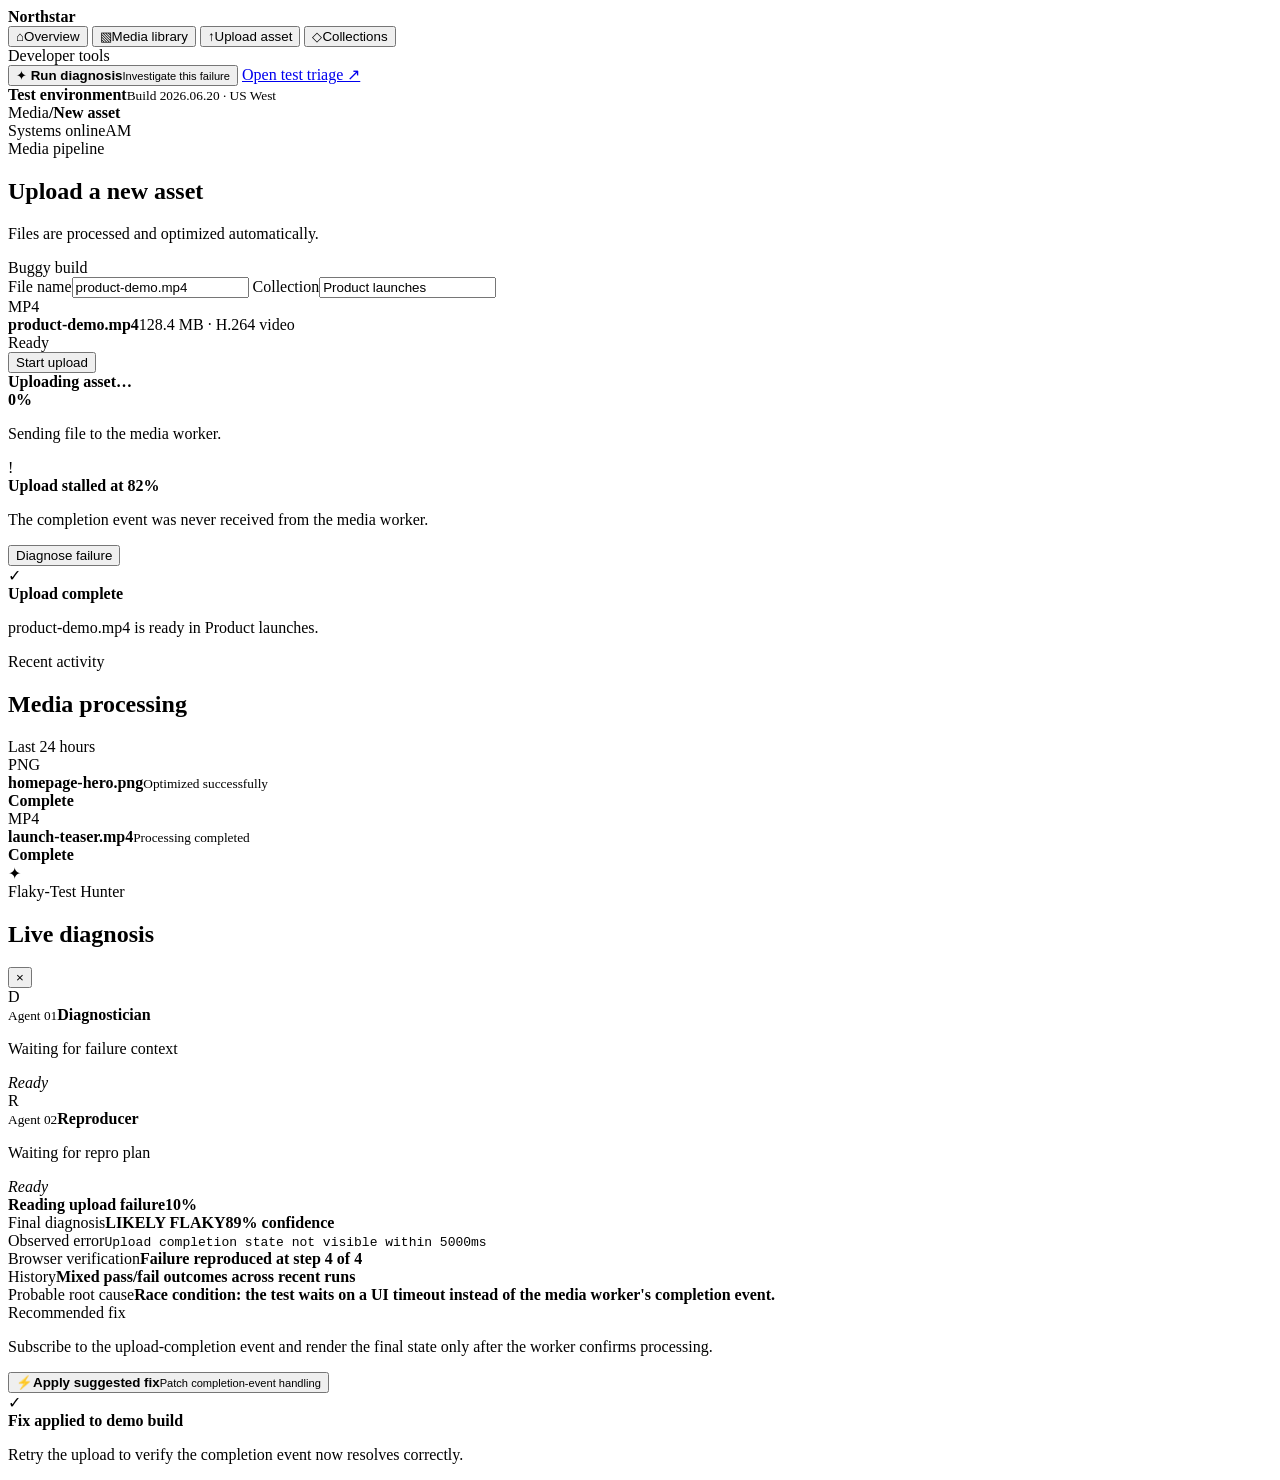
==== ui/northstar.html @ 81def5de "Add integrated diagnose fix and verify demo" ====
<!doctype html>
<html lang="en">
  <head>
    <meta charset="UTF-8" />
    <meta name="viewport" content="width=device-width, initial-scale=1.0" />
    <title>Northstar · Upload diagnostics</title>
    <link rel="preconnect" href="https://fonts.googleapis.com" />
    <link rel="preconnect" href="https://fonts.gstatic.com" crossorigin />
    <link href="https://fonts.googleapis.com/css2?family=DM+Mono:wght@400;500&family=Manrope:wght@400;500;600;700;800&display=swap" rel="stylesheet" />
    <link rel="stylesheet" href="/northstar.css" />
  </head>
  <body>
    <aside class="sidebar">
      <div class="brand"><span class="brand-mark"></span><strong>Northstar</strong></div>
      <nav>
        <button><span>⌂</span>Overview</button>
        <button><span>▧</span>Media library</button>
        <button class="active"><span>↑</span>Upload asset</button>
        <button><span>◇</span>Collections</button>
      </nav>
      <div class="diagnosis-nav">
        <div class="nav-label">Developer tools</div>
        <button id="diagnoseButton" class="diagnose-button">
          <span class="agent-symbol">✦</span>
          <span><strong>Run diagnosis</strong><small>Investigate this failure</small></span>
          <i id="failureDot"></i>
        </button>
        <a href="/triage.html">Open test triage ↗</a>
      </div>
      <div class="environment"><span></span><div><strong>Test environment</strong><small>Build 2026.06.20 · US West</small></div></div>
    </aside>

    <main>
      <header>
        <div><span>Media</span><b>/</b><strong>New asset</strong></div>
        <div class="header-right"><span class="system-online"><i></i>Systems online</span><span class="avatar">AM</span></div>
      </header>

      <section class="workspace">
        <div class="page-title">
          <div><span class="eyebrow">Media pipeline</span><h1>Upload a new asset</h1><p>Files are processed and optimized automatically.</p></div>
          <span class="build-pill" id="buildPill">Buggy build</span>
        </div>

        <article class="upload-card">
          <div class="upload-grid">
            <label>File name<input id="filename" value="product-demo.mp4" /></label>
            <label>Collection<input value="Product launches" /></label>
          </div>
          <div class="drop-zone">
            <div class="file-icon">MP4</div>
            <div><strong>product-demo.mp4</strong><span>128.4 MB · H.264 video</span></div>
            <span class="ready">Ready</span>
          </div>
          <button id="uploadButton" class="primary-button">Start upload</button>

          <div class="upload-state hidden" id="uploadState">
            <div class="upload-state-head"><div><span class="spinner" id="stateIcon"></span><strong id="uploadTitle">Uploading asset…</strong></div><b id="percentText">0%</b></div>
            <div class="progress-track"><span id="progressBar"></span></div>
            <p id="uploadDetail">Sending file to the media worker.</p>
          </div>

          <div class="error-state hidden" id="errorState">
            <span class="error-icon">!</span>
            <div><strong>Upload stalled at 82%</strong><p>The completion event was never received from the media worker.</p></div>
            <button id="errorDiagnose">Diagnose failure</button>
          </div>

          <div class="success-state hidden" id="successState">
            <span>✓</span><div><strong id="upload-complete">Upload complete</strong><p>product-demo.mp4 is ready in Product launches.</p></div>
          </div>
        </article>

        <section class="activity">
          <div class="section-heading"><div><span class="eyebrow">Recent activity</span><h2>Media processing</h2></div><span>Last 24 hours</span></div>
          <div class="activity-row"><span class="file-chip">PNG</span><div><strong>homepage-hero.png</strong><small>Optimized successfully</small></div><b class="success-text">Complete</b></div>
          <div class="activity-row"><span class="file-chip video">MP4</span><div><strong>launch-teaser.mp4</strong><small>Processing completed</small></div><b class="success-text">Complete</b></div>
        </section>
      </section>
    </main>

    <div class="diagnosis-overlay hidden" id="diagnosisOverlay">
      <section class="diagnosis-panel">
        <div class="panel-header"><div><span class="agent-symbol">✦</span><div><span class="eyebrow">Flaky-Test Hunter</span><h2>Live diagnosis</h2></div></div><button id="closeDiagnosis">×</button></div>

        <div class="agent-flow">
          <article id="diagnosticianAgent"><span class="agent-avatar purple">D</span><div><small>Agent 01</small><strong>Diagnostician</strong><p>Waiting for failure context</p></div><i>Ready</i></article>
          <span class="flow-line"></span>
          <article id="reproducerAgent"><span class="agent-avatar green">R</span><div><small>Agent 02</small><strong>Reproducer</strong><p>Waiting for repro plan</p></div><i>Ready</i></article>
        </div>

        <div class="diagnosis-progress" id="diagnosisProgress">
          <div><span class="pulse"></span><strong id="diagnosisStep">Reading upload failure</strong><b id="diagnosisPercent">10%</b></div>
          <div class="diagnosis-track"><span id="diagnosisBar"></span></div>
        </div>

        <div class="report hidden" id="report">
          <div class="report-top"><span>Final diagnosis</span><strong id="classification">LIKELY FLAKY</strong><b id="confidence">89% confidence</b></div>
          <div class="evidence">
            <div><span>Observed error</span><code>Upload completion state not visible within 5000ms</code></div>
            <div><span>Browser verification</span><strong id="browserEvidence">Failure reproduced at step 4 of 4</strong></div>
            <div><span>History</span><strong>Mixed pass/fail outcomes across recent runs</strong></div>
          </div>
          <div class="root-cause"><span>Probable root cause</span><strong>Race condition: the test waits on a UI timeout instead of the media worker's completion event.</strong></div>
          <div class="recommendation"><span>Recommended fix</span><p>Subscribe to the upload-completion event and render the final state only after the worker confirms processing.</p></div>
          <button id="applyFix" class="fix-button"><span>⚡</span><span><strong>Apply suggested fix</strong><small>Patch completion-event handling</small></span></button>
        </div>

        <div class="fix-result hidden" id="fixResult">
          <span>✓</span><div><strong>Fix applied to demo build</strong><p>Retry the upload to verify the completion event now resolves correctly.</p></div>
        </div>
      </section>
    </div>

    <script src="/northstar.js"></script>
  </body>
</html>
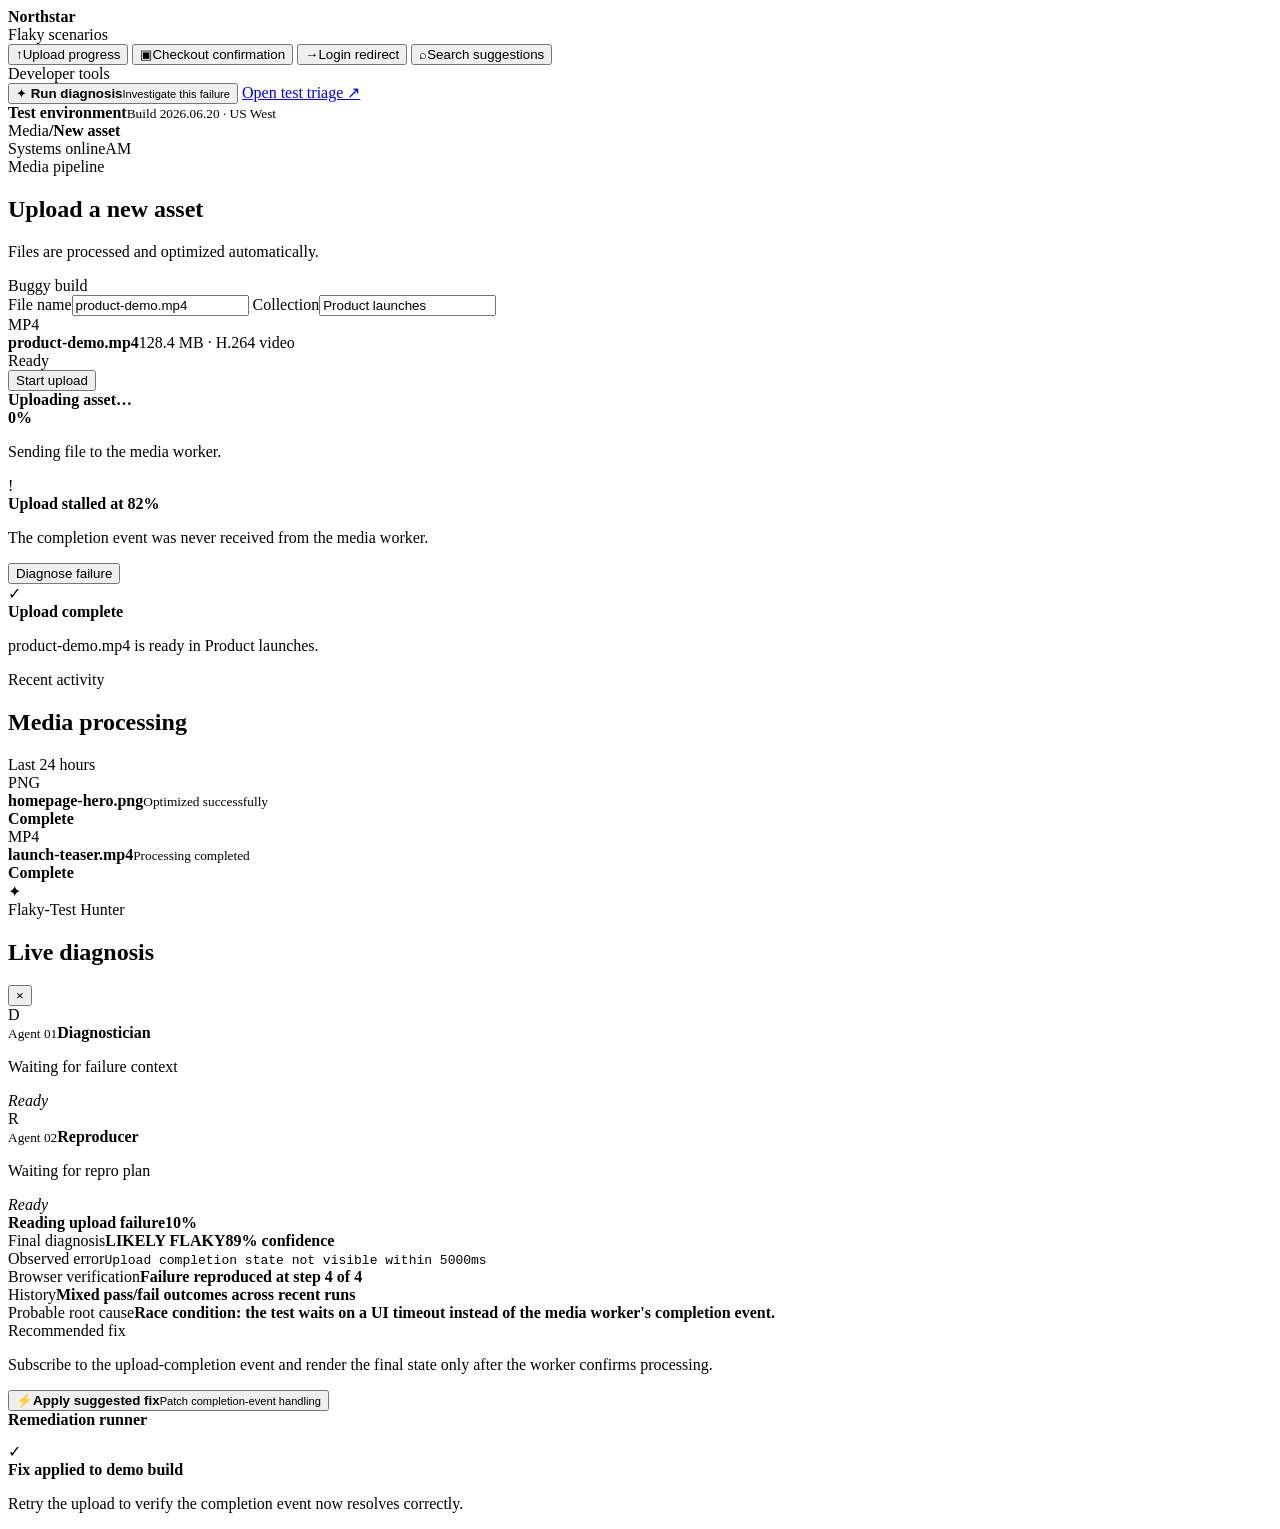
==== commit 3f32a8a0: "Add multi-scenario remediation workflows" ====
--- a/ui/northstar.html
+++ b/ui/northstar.html
@@ -8,15 +8,17 @@
     <link rel="preconnect" href="https://fonts.gstatic.com" crossorigin />
     <link href="https://fonts.googleapis.com/css2?family=DM+Mono:wght@400;500&family=Manrope:wght@400;500;600;700;800&display=swap" rel="stylesheet" />
     <link rel="stylesheet" href="/northstar.css" />
+    <link rel="stylesheet" href="/northstar-extra.css" />
   </head>
   <body>
     <aside class="sidebar">
       <div class="brand"><span class="brand-mark"></span><strong>Northstar</strong></div>
       <nav>
-        <button><span>⌂</span>Overview</button>
-        <button><span>▧</span>Media library</button>
-        <button class="active"><span>↑</span>Upload asset</button>
-        <button><span>◇</span>Collections</button>
+        <div class="nav-label">Flaky scenarios</div>
+        <button class="scenario-nav active" data-scenario="upload-progress"><span>↑</span>Upload progress</button>
+        <button class="scenario-nav" data-scenario="checkout-confirmation"><span>▣</span>Checkout confirmation</button>
+        <button class="scenario-nav" data-scenario="login-redirect"><span>→</span>Login redirect</button>
+        <button class="scenario-nav" data-scenario="search-results"><span>⌕</span>Search suggestions</button>
       </nav>
       <div class="diagnosis-nav">
         <div class="nav-label">Developer tools</div>
@@ -32,24 +34,24 @@
 
     <main>
       <header>
-        <div><span>Media</span><b>/</b><strong>New asset</strong></div>
+        <div><span id="breadcrumbSection">Media</span><b>/</b><strong id="breadcrumbPage">New asset</strong></div>
         <div class="header-right"><span class="system-online"><i></i>Systems online</span><span class="avatar">AM</span></div>
       </header>
 
       <section class="workspace">
         <div class="page-title">
-          <div><span class="eyebrow">Media pipeline</span><h1>Upload a new asset</h1><p>Files are processed and optimized automatically.</p></div>
+          <div><span class="eyebrow" id="scenarioEyebrow">Media pipeline</span><h1 id="scenarioTitle">Upload a new asset</h1><p id="scenarioLead">Files are processed and optimized automatically.</p></div>
           <span class="build-pill" id="buildPill">Buggy build</span>
         </div>
 
         <article class="upload-card">
           <div class="upload-grid">
-            <label>File name<input id="filename" value="product-demo.mp4" /></label>
-            <label>Collection<input value="Product launches" /></label>
+            <label><span id="fieldOneLabel">File name</span><input id="fieldOne" value="product-demo.mp4" /></label>
+            <label><span id="fieldTwoLabel">Collection</span><input id="fieldTwo" value="Product launches" /></label>
           </div>
           <div class="drop-zone">
-            <div class="file-icon">MP4</div>
-            <div><strong>product-demo.mp4</strong><span>128.4 MB · H.264 video</span></div>
+            <div class="file-icon" id="itemIcon">MP4</div>
+            <div><strong id="itemTitle">product-demo.mp4</strong><span id="itemDetail">128.4 MB · H.264 video</span></div>
             <span class="ready">Ready</span>
           </div>
           <button id="uploadButton" class="primary-button">Start upload</button>
@@ -62,12 +64,12 @@
 
           <div class="error-state hidden" id="errorState">
             <span class="error-icon">!</span>
-            <div><strong>Upload stalled at 82%</strong><p>The completion event was never received from the media worker.</p></div>
+            <div><strong id="visibleErrorTitle">Upload stalled at 82%</strong><p id="visibleErrorDetail">The completion event was never received from the media worker.</p></div>
             <button id="errorDiagnose">Diagnose failure</button>
           </div>
 
           <div class="success-state hidden" id="successState">
-            <span>✓</span><div><strong id="upload-complete">Upload complete</strong><p>product-demo.mp4 is ready in Product launches.</p></div>
+            <span>✓</span><div><strong id="upload-complete">Upload complete</strong><p id="successDetail">product-demo.mp4 is ready in Product launches.</p></div>
           </div>
         </article>
 
@@ -97,13 +99,14 @@
         <div class="report hidden" id="report">
           <div class="report-top"><span>Final diagnosis</span><strong id="classification">LIKELY FLAKY</strong><b id="confidence">89% confidence</b></div>
           <div class="evidence">
-            <div><span>Observed error</span><code>Upload completion state not visible within 5000ms</code></div>
+            <div><span>Observed error</span><code id="observedError">Upload completion state not visible within 5000ms</code></div>
             <div><span>Browser verification</span><strong id="browserEvidence">Failure reproduced at step 4 of 4</strong></div>
             <div><span>History</span><strong>Mixed pass/fail outcomes across recent runs</strong></div>
           </div>
-          <div class="root-cause"><span>Probable root cause</span><strong>Race condition: the test waits on a UI timeout instead of the media worker's completion event.</strong></div>
-          <div class="recommendation"><span>Recommended fix</span><p>Subscribe to the upload-completion event and render the final state only after the worker confirms processing.</p></div>
+          <div class="root-cause"><span>Probable root cause</span><strong id="rootCause">Race condition: the test waits on a UI timeout instead of the media worker's completion event.</strong></div>
+          <div class="recommendation"><span>Recommended fix</span><p id="recommendedFix">Subscribe to the upload-completion event and render the final state only after the worker confirms processing.</p></div>
           <button id="applyFix" class="fix-button"><span>⚡</span><span><strong>Apply suggested fix</strong><small>Patch completion-event handling</small></span></button>
+          <div class="command-console hidden" id="commandConsole"><div><span></span><span></span><span></span><b>Remediation runner</b></div><pre id="commandOutput"></pre></div>
         </div>
 
         <div class="fix-result hidden" id="fixResult">
@@ -112,6 +115,6 @@
       </section>
     </div>
 
-    <script src="/northstar.js"></script>
+    <script src="/northstar-v2.js"></script>
   </body>
 </html>
